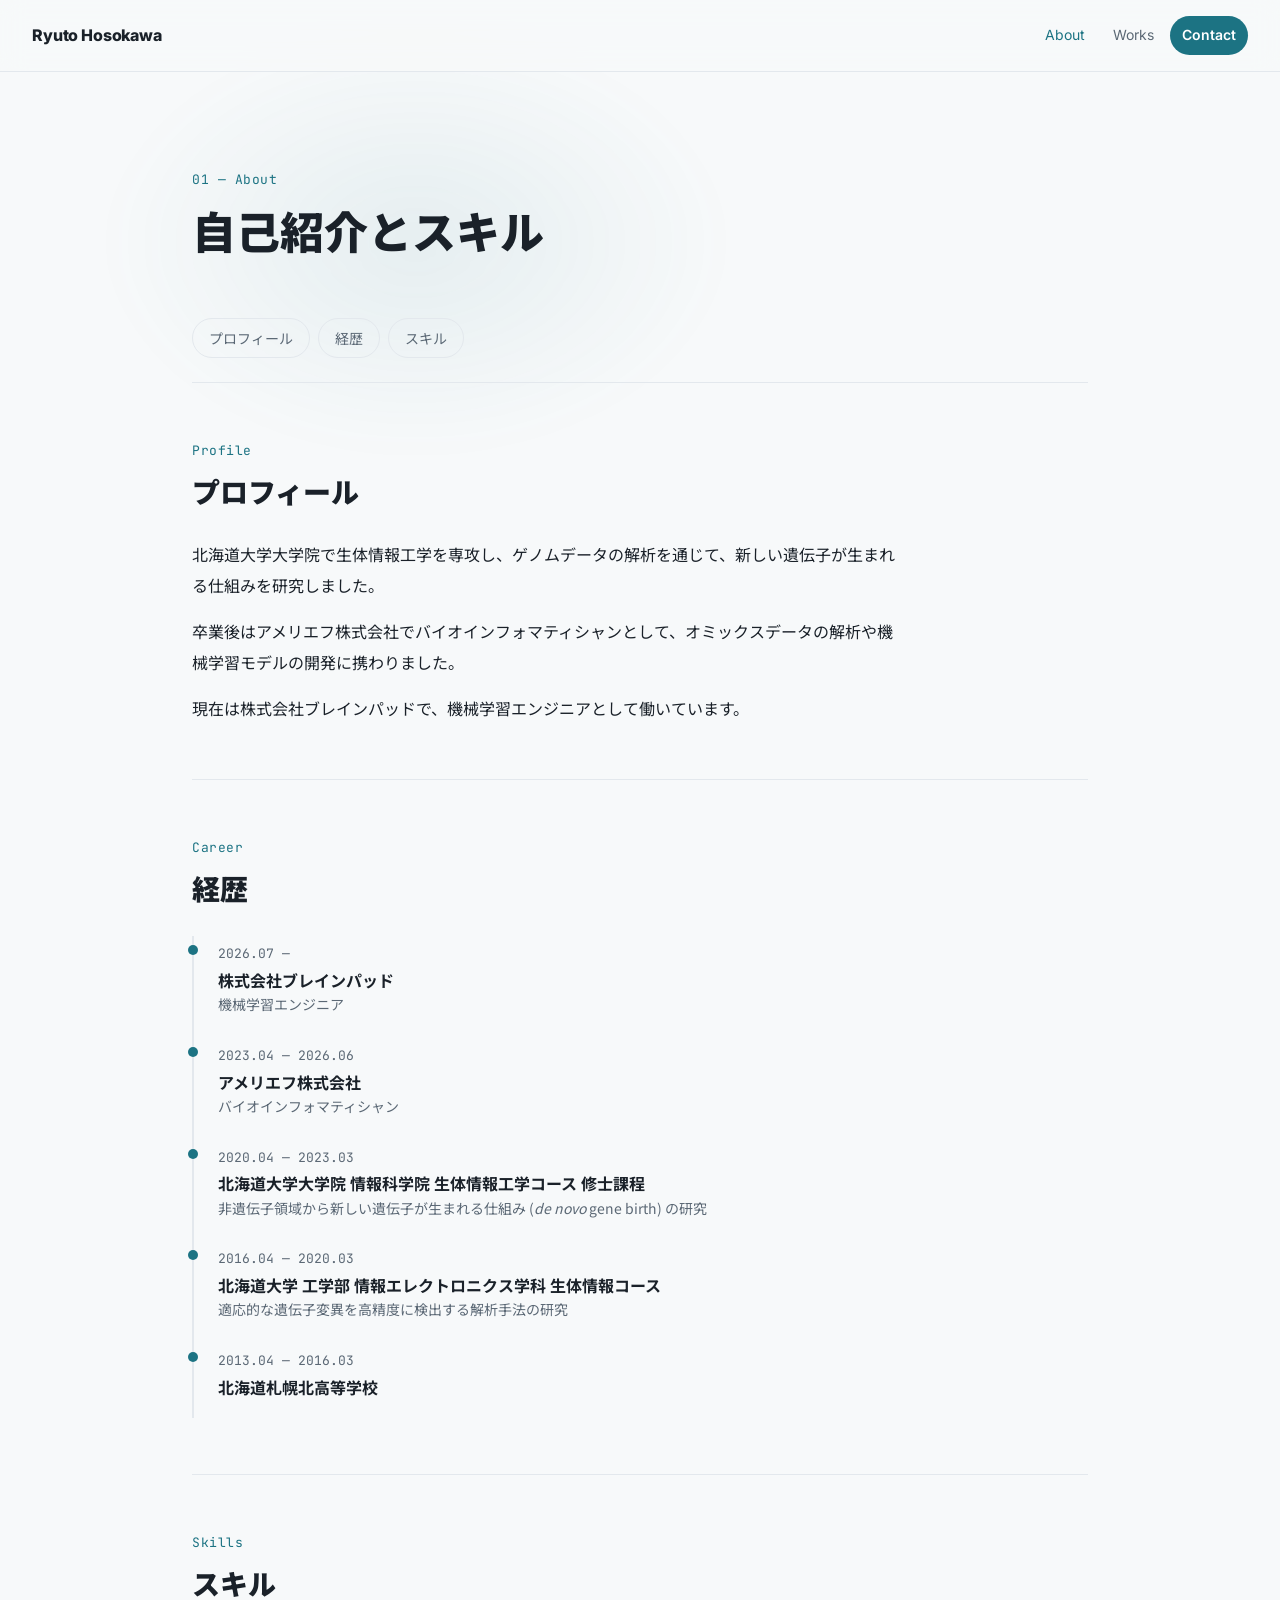
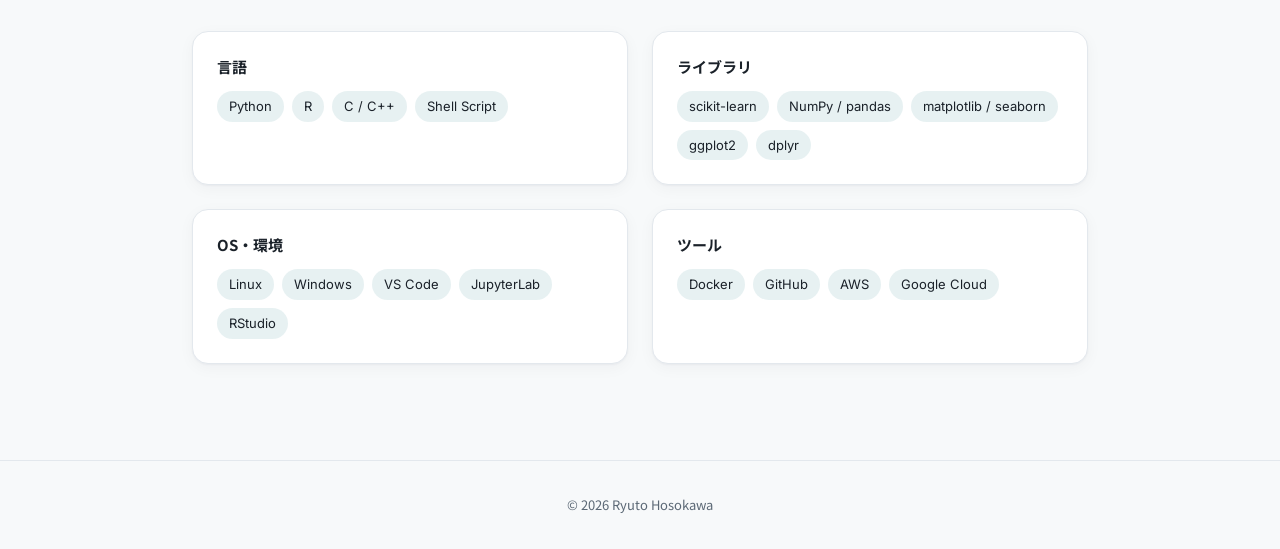
==== about.html @ 6361faea "add: ポートフォリオサイトの作成 - トップ・About・Works・Contact の 4 ページ構成 - 経歴・スキル・実績・技術記事を実際の内容で作成 - 白ベースのデザインと共通スタイル " ====
<!DOCTYPE html>
<html lang="ja">
<head>
  <meta charset="UTF-8">
  <meta name="viewport" content="width=device-width, initial-scale=1">
  <title>About | Ryuto Hosokawa</title>
  <meta name="description" content="Ryuto Hosokawa の自己紹介・経歴・スキル。">
  <link rel="preconnect" href="https://fonts.googleapis.com">
  <link rel="preconnect" href="https://fonts.gstatic.com" crossorigin>
  <link href="https://fonts.googleapis.com/css2?family=Inter:wght@400;600;800&family=JetBrains+Mono:wght@400&family=Noto+Sans+JP:wght@400;700;900&display=swap" rel="stylesheet">
  <link rel="stylesheet" href="style.css">
</head>
<body>
  <header class="site-header">
    <a class="logo" href="index.html">Ryuto Hosokawa</a>
    <nav class="nav">
      <a href="about.html" aria-current="page">About</a>
      <a href="works.html">Works</a>
      <a href="contact.html" class="nav-cta">Contact</a>
    </nav>
  </header>

  <main>
    <section class="page-head">
      <div class="hero-glow" aria-hidden="true"></div>
      <p class="label">01 — About</p>
      <h1>自己紹介とスキル</h1>
    </section>
    <nav class="subnav" aria-label="このページの項目">
      <a href="#profile">プロフィール</a>
      <a href="#career">経歴</a>
      <a href="#skills">スキル</a>
    </nav>

    <section id="profile" class="block">
      <div class="block-head">
        <p class="label">Profile</p>
        <h2>プロフィール</h2>
      </div>
      <div class="about-body">
        <!-- 日本語の文中で改行すると空白が入るため、段落は1行で書く -->
        <p>北海道大学大学院で生体情報工学を専攻し、ゲノムデータの解析を通じて、新しい遺伝子が生まれる仕組みを研究しました。</p>
        <p>卒業後はアメリエフ株式会社でバイオインフォマティシャンとして、オミックスデータの解析や機械学習モデルの開発に携わりました。</p>
        <p>現在は株式会社ブレインパッドで、機械学習エンジニアとして働いています。</p>
      </div>
    </section>

    <section id="career" class="block">
      <div class="block-head">
        <p class="label">Career</p>
        <h2>経歴</h2>
      </div>
      <ol class="timeline">
        <li>
          <time>2026.07 —</time>
          <div>
            <h3>株式会社ブレインパッド</h3>
            <p>機械学習エンジニア</p>
          </div>
        </li>
        <li>
          <time>2023.04 — 2026.06</time>
          <div>
            <h3>アメリエフ株式会社</h3>
            <p>バイオインフォマティシャン</p>
          </div>
        </li>
        <li>
          <time>2020.04 — 2023.03</time>
          <div>
            <h3>北海道大学大学院 情報科学院 生体情報工学コース 修士課程</h3>
            <p>非遺伝子領域から新しい遺伝子が生まれる仕組み (<i lang="la">de novo</i> gene birth) の研究</p>
          </div>
        </li>
        <li>
          <time>2016.04 — 2020.03</time>
          <div>
            <h3>北海道大学 工学部 情報エレクトロニクス学科 生体情報コース</h3>
            <p>適応的な遺伝子変異を高精度に検出する解析手法の研究</p>
          </div>
        </li>
        <li>
          <time>2013.04 — 2016.03</time>
          <div>
            <h3>北海道札幌北高等学校</h3>
          </div>
        </li>
      </ol>
    </section>

    <section id="skills" class="block">
      <div class="block-head">
        <p class="label">Skills</p>
        <h2>スキル</h2>
      </div>
      <div class="skills">
        <div class="skill-group">
          <h3>言語</h3>
          <ul class="tags"><li>Python</li><li>R</li><li>C / C++</li><li>Shell Script</li></ul>
        </div>
        <div class="skill-group">
          <h3>ライブラリ</h3>
          <ul class="tags"><li>scikit-learn</li><li>NumPy / pandas</li><li>matplotlib / seaborn</li><li>ggplot2</li><li>dplyr</li></ul>
        </div>
        <div class="skill-group">
          <h3>OS・環境</h3>
          <ul class="tags"><li>Linux</li><li>Windows</li><li>VS Code</li><li>JupyterLab</li><li>RStudio</li></ul>
        </div>
        <div class="skill-group">
          <h3>ツール</h3>
          <ul class="tags"><li>Docker</li><li>GitHub</li><li>AWS</li><li>Google Cloud</li></ul>
        </div>
      </div>
    </section>
  </main>

  <footer class="site-footer">
    <p>&copy; 2026 Ryuto Hosokawa</p>
  </footer>
</body>
</html>
---- style.css ----
/* ===== 色・フォントの設定 ===== */
:root {
  --bg: #f7f9fa;
  --bg-elev: #ffffff;
  --border: #e3e8ed;
  --text: #1a2129;
  --text-sub: #5b6875;
  --accent-rgb: 28, 115, 131; /* 白背景でも読める濃いめのシアン #1c7383。色を変えるときはここだけ */
  --accent: rgb(var(--accent-rgb));
  --accent-dim: rgba(var(--accent-rgb), 0.1);
  --on-accent: #ffffff; /* アクセント色の上に載せる文字色 */
  --header-bg: rgba(247, 249, 250, 0.85);
  --shadow: 0 1px 2px rgba(16, 24, 40, 0.04), 0 4px 16px rgba(16, 24, 40, 0.04);

  --font-en: "Inter", "Noto Sans JP", system-ui, sans-serif;
  --font-body: "Noto Sans JP", system-ui, sans-serif;
  --font-mono: "JetBrains Mono", ui-monospace, monospace;
}

/* ===== ベース ===== */
*,
*::before,
*::after {
  box-sizing: border-box;
}

html {
  scroll-behavior: smooth;
  scroll-padding-top: 88px; /* 固定ヘッダーの分 */
}

body {
  margin: 0;
  background: var(--bg);
  color: var(--text);
  font-family: var(--font-body);
  font-size: 16px;
  line-height: 1.9;
  -webkit-font-smoothing: antialiased;
}

a {
  color: inherit;
  text-decoration: none;
}

h1,
h2,
h3 {
  line-height: 1.4;
}

/* ===== ヘッダー ===== */
.site-header {
  position: sticky;
  top: 0;
  z-index: 10;
  display: flex;
  align-items: center;
  justify-content: space-between;
  gap: 16px;
  padding: 16px 32px;
  background: var(--header-bg);
  backdrop-filter: blur(12px);
  border-bottom: 1px solid var(--border);
}

.logo {
  font-family: var(--font-en);
  font-weight: 800;
  letter-spacing: -0.01em;
  white-space: nowrap;
}

.nav {
  display: flex;
  align-items: center;
  gap: 4px;
  font-family: var(--font-en);
  font-size: 14px;
}

.nav a {
  padding: 6px 12px;
  color: var(--text-sub);
  border-radius: 999px;
  transition: color 0.2s ease;
}

.nav a:hover {
  color: var(--text);
}

.nav .nav-cta {
  color: var(--on-accent);
  background: var(--accent);
  font-weight: 600;
}

.nav .nav-cta:hover {
  color: var(--on-accent);
  opacity: 0.85;
}

/* 今いるページ */
.nav a[aria-current="page"]:not(.nav-cta) {
  color: var(--accent);
}

.nav .nav-cta[aria-current="page"] {
  box-shadow: 0 0 0 2px var(--bg), 0 0 0 3px var(--accent);
}

/* カード類に共通の影（白背景で輪郭を出すため） */
.card,
.entry,
.highlight,
.skill-group,
.contact-item {
  box-shadow: var(--shadow);
}

/* ===== レイアウト ===== */
main {
  max-width: 960px;
  margin: 0 auto;
  padding: 0 32px;
}

.section {
  padding: 96px 0;
}

.section-tight {
  padding-top: 0;
}

.label {
  margin: 0 0 8px;
  font-family: var(--font-mono);
  font-size: 13px;
  color: var(--accent);
  letter-spacing: 0.04em;
}

/* ===== 各ページの見出し ===== */
.page-head {
  position: relative;
  padding: 96px 0 56px;
}

.page-head h1 {
  margin: 0;
  font-size: clamp(30px, 5vw, 44px);
  font-weight: 900;
}

/* ページ内の項目へのリンク */
.subnav {
  display: flex;
  flex-wrap: wrap;
  gap: 8px;
  margin-bottom: 24px;
}

.subnav a {
  padding: 6px 16px;
  font-size: 14px;
  color: var(--text-sub);
  border: 1px solid var(--border);
  border-radius: 999px;
  transition: color 0.2s ease, border-color 0.2s ease;
}

.subnav a:hover {
  color: var(--accent);
  border-color: var(--accent);
}

/* ページ内の各項目 */
.block {
  padding: 56px 0;
  border-top: 1px solid var(--border);
}

.block:last-child {
  padding-bottom: 96px;
}

.block-head {
  margin-bottom: 28px;
}

.block-head h2 {
  margin: 0;
  font-size: clamp(22px, 3.5vw, 28px);
  font-weight: 900;
}

/* ===== ヒーロー ===== */
.hero {
  position: relative;
  padding: 96px 0 72px;
}

.hero-glow {
  position: absolute;
  top: -40px;
  left: -10%;
  z-index: -1;
  width: 70%;
  height: 420px;
  background: radial-gradient(ellipse at center, rgba(var(--accent-rgb), 0.08), transparent 70%);
  filter: blur(20px);
  pointer-events: none;
}

.eyebrow {
  margin: 0 0 16px;
  font-family: var(--font-mono);
  font-size: 14px;
  color: var(--accent);
}

/* トップのヒーロー（名前・要約） */
.hero-name {
  display: flex;
  flex-wrap: wrap;
  align-items: baseline;
  gap: 4px 16px;
  margin: 0 0 20px;
  font-size: clamp(28px, 4.5vw, 40px);
  font-weight: 900;
  line-height: 1.25;
}

.name-en {
  font-family: var(--font-en);
  font-size: 0.45em;
  font-weight: 600;
  color: var(--text-sub);
}

.summary {
  max-width: 34em;
  margin: 0;
  font-size: 17px;
}

/* ===== highlights ===== */
.highlights {
  display: grid;
  grid-template-columns: repeat(auto-fill, minmax(260px, 1fr));
  gap: 16px;
}

.highlight {
  display: flex;
  flex-direction: column;
  align-items: flex-start;
  gap: 8px;
  padding: 24px;
  background: var(--bg-elev);
  border: 1px solid var(--border);
  border-radius: 16px;
  transition: border-color 0.2s ease, transform 0.2s ease;
}

.highlight:hover {
  border-color: rgba(var(--accent-rgb), 0.5);
  transform: translateY(-4px);
}

.highlight-title {
  font-size: 18px;
  font-weight: 900;
}

.highlight-desc {
  flex: 1;
  color: var(--text-sub);
  font-size: 14px;
  line-height: 1.8;
}

/* カードに添える受賞歴 */
.highlight-award {
  position: relative;
  padding-left: 1.2em;
  font-size: 13px;
  font-weight: 700;
  line-height: 1.7;
  color: var(--accent);
}

.highlight-award::before {
  content: "★";
  position: absolute;
  left: 0;
}

.highlight-more {
  font-size: 13px;
  font-weight: 700;
  color: var(--accent);
}

/* ===== about ===== */

.about-body {
  max-width: 44em;
}

.about-body > p {
  margin: 0;
}

.about-body > p + p {
  margin-top: 1em;
}

.timeline {
  margin: 0;
  padding: 0;
  list-style: none;
  border-left: 2px solid var(--border);
}

.timeline li {
  position: relative;
  padding: 0 0 20px 24px;
}

.timeline li::before {
  content: "";
  position: absolute;
  top: 9px;
  left: -6px;
  width: 10px;
  height: 10px;
  background: var(--accent);
  border-radius: 50%;
}

.timeline time {
  font-family: var(--font-mono);
  font-size: 13px;
  color: var(--text-sub);
}

.timeline h3 {
  margin: 2px 0 0;
  font-size: 16px;
}

.timeline p {
  margin: 0;
  color: var(--text-sub);
  font-size: 14px;
}

/* ===== projects ===== */
.cards {
  display: grid;
  grid-template-columns: repeat(auto-fill, minmax(270px, 1fr));
  gap: 24px;
}

.card {
  overflow: hidden;
  background: var(--bg-elev);
  border: 1px solid var(--border);
  border-radius: 16px;
  transition: border-color 0.2s ease, transform 0.2s ease;
}

.card:hover {
  border-color: rgba(var(--accent-rgb), 0.5);
  transform: translateY(-4px);
}

.card-body {
  padding: 20px 22px 22px;
}

.card h3 {
  margin: 0 0 8px;
  font-family: var(--font-en);
  font-size: 19px;
  font-weight: 800;
}

.card-desc {
  margin: 0 0 16px;
  color: var(--text-sub);
  font-size: 14px;
  line-height: 1.8;
}

.card-links {
  display: flex;
  gap: 16px;
  margin: 16px 0 0;
  font-size: 14px;
  font-weight: 700;
}

.card-links a {
  color: var(--accent);
}

.card-links a:hover {
  text-decoration: underline;
}

/* 研究など、横幅いっぱいで見せるカード */
.card-wide {
  grid-column: 1 / -1;
}

.card-wide:hover {
  transform: none;
}

.card-wide .card-body {
  padding: 28px 32px 32px;
}

.card-kind {
  margin: 0 0 6px;
  font-family: var(--font-mono);
  font-size: 13px;
  color: var(--accent);
}

/* タグ（制作物・スキル共通） */
.tags {
  display: flex;
  flex-wrap: wrap;
  gap: 8px;
  margin: 0;
  padding: 0;
  list-style: none;
}

.tags li {
  padding: 3px 12px;
  font-family: var(--font-en);
  font-size: 13px;
  color: var(--text);
  background: var(--accent-dim);
  border-radius: 999px;
}

/* ===== skills ===== */
.skills {
  display: grid;
  grid-template-columns: repeat(2, 1fr);
  gap: 24px;
}

.skill-group {
  padding: 24px;
  background: var(--bg-elev);
  border: 1px solid var(--border);
  border-radius: 16px;
}

.skill-group h3 {
  margin: 0 0 14px;
  font-size: 15px;
}

/* ===== 技術記事（ブログごとのスクロール枠） ===== */
.feeds {
  display: grid;
  grid-template-columns: repeat(2, minmax(0, 1fr));
  gap: 24px;
  align-items: start;
}

.feed {
  overflow: hidden;
  background: var(--bg-elev);
  border: 1px solid var(--border);
  border-radius: 16px;
  box-shadow: var(--shadow);
}

.feed-head {
  padding: 18px 22px 14px;
  border-bottom: 1px solid var(--border);
}

.feed-head h3 {
  margin: 0;
  font-size: 16px;
}

.feed-meta {
  margin: 2px 0 0;
  font-size: 13px;
  color: var(--text-sub);
}

.feed-meta a {
  color: var(--accent);
}

.feed-meta a:hover {
  text-decoration: underline;
}

/* 枠の中だけをスクロールさせる */
.feed-list {
  max-height: 420px;
  margin: 0;
  padding: 0;
  overflow-y: auto;
  overscroll-behavior: contain;
  list-style: none;
}

.feed-list li + li {
  border-top: 1px solid var(--border);
}

.feed-list a {
  display: flex;
  flex-direction: column;
  padding: 14px 22px;
  transition: background-color 0.2s ease;
}

.feed-list a:hover {
  background: var(--accent-dim);
}

/* サムネイル付きの行（左にサムネ、右に日付とタイトル） */
.feed-list.has-thumbs a {
  display: grid;
  grid-template-columns: 112px minmax(0, 1fr);
  align-items: center;
  gap: 16px;
}

.feed-thumb {
  width: 100%;
  height: auto;
  aspect-ratio: 16 / 9;
  object-fit: cover;
  background: var(--border);
  border: 1px solid var(--border);
  border-radius: 6px;
}

.feed-text {
  display: flex;
  flex-direction: column;
  min-width: 0;
}

.feed-list time {
  font-family: var(--font-mono);
  font-size: 12px;
  color: var(--text-sub);
}

.post-title {
  font-size: 15px;
  font-weight: 700;
  line-height: 1.6;
}

/* ===== achievements ===== */
.achievements {
  margin: 0;
  padding: 0;
  list-style: none;
}

/* 日付・バッジ・本文の3列。バッジの幅が違っても本文の開始位置をそろえる */
.achievements li {
  display: grid;
  grid-template-columns: 64px 96px 1fr;
  align-items: baseline;
  gap: 4px 16px;
  padding: 16px 4px;
  border-bottom: 1px solid var(--border);
}

.achievements .badge {
  justify-self: start;
}

.achievements time {
  font-family: var(--font-mono);
  font-size: 13px;
  color: var(--text-sub);
}

.badge {
  padding: 1px 10px;
  font-size: 12px;
  color: var(--accent);
  border: 1px solid rgba(var(--accent-rgb), 0.4);
  border-radius: 999px;
}

.achievement-title {
  font-weight: 700;
}

/* タイトルの下に添える著者・掲載先など */
.achievement-body {
  display: flex;
  flex-direction: column;
  min-width: 0;
}

.achievement-meta {
  font-size: 13px;
  color: var(--text-sub);
}

.achievement-meta strong {
  color: var(--text);
}

.achievement-award {
  margin: 2px 0;
  font-size: 14px;
  font-weight: 700;
  color: var(--accent);
}

.achievement-award::before {
  content: "★ ";
}

.achievement-links {
  display: flex;
  flex-wrap: wrap;
  gap: 4px 16px;
  margin-top: 2px;
  font-size: 12px;
}

/* 控えめに見せ、マウスを乗せたときだけアクセント色にする */
.achievement-links a {
  color: var(--text-sub);
  text-decoration: underline;
  text-decoration-color: var(--border);
  text-underline-offset: 3px;
}

.achievement-links a:hover {
  color: var(--accent);
  text-decoration-color: currentColor;
}

/* ===== contact ===== */
.contact-list {
  display: grid;
  gap: 16px;
  max-width: 560px;
}

.contact-item {
  display: flex;
  align-items: center;
  justify-content: space-between;
  gap: 16px;
  padding: 20px 24px;
  background: var(--bg-elev);
  border: 1px solid var(--border);
  border-radius: 16px;
  transition: border-color 0.2s ease;
}

.contact-item:hover {
  border-color: rgba(var(--accent-rgb), 0.5);
}

.contact-name {
  font-family: var(--font-en);
  font-weight: 800;
}

.contact-value {
  color: var(--accent);
  font-family: var(--font-mono);
  font-size: 14px;
  overflow-wrap: anywhere;
}

/* ===== トップの各ページへの入口 ===== */
.entries {
  display: grid;
  grid-template-columns: repeat(auto-fill, minmax(260px, 1fr));
  gap: 16px;
}

.entry {
  display: flex;
  flex-direction: column;
  padding: 24px;
  background: var(--bg-elev);
  border: 1px solid var(--border);
  border-radius: 16px;
  transition: border-color 0.2s ease, transform 0.2s ease;
}

.entry:hover {
  border-color: rgba(var(--accent-rgb), 0.5);
  transform: translateY(-4px);
}

.entry-title {
  margin: 4px 0;
  font-size: 20px;
  font-weight: 900;
}

.entry-title::after {
  content: " →";
  color: var(--accent);
}

/* ===== フッター ===== */
.site-footer {
  padding: 32px;
  border-top: 1px solid var(--border);
  text-align: center;
  font-size: 13px;
  color: var(--text-sub);
}

.site-footer p {
  margin: 0;
}

/* ===== スマホ対応 ===== */
@media (max-width: 720px) {
  .site-header {
    flex-direction: column;
    align-items: flex-start;
    gap: 8px;
    padding: 12px 16px;
  }

  /* スマホではナビを横スクロールにする */
  .nav {
    width: 100%;
    overflow-x: auto;
  }

  .nav a {
    white-space: nowrap;
  }

  html {
    scroll-padding-top: 120px;
  }

  .page-head {
    padding: 56px 0 40px;
  }

  .block {
    padding: 40px 0;
  }

  .feeds {
    grid-template-columns: 1fr;
  }

  .feed-list {
    max-height: 360px;
  }

  .feed-list.has-thumbs a {
    grid-template-columns: 88px minmax(0, 1fr);
    gap: 12px;
  }

  /* スマホでは日付とバッジを1行目、本文を2行目に */
  .achievements li {
    grid-template-columns: auto 1fr;
  }

  .achievement-body {
    grid-column: 1 / -1;
  }

  main {
    padding: 0 16px;
  }

  .hero {
    padding: 72px 0 64px;
  }

  .section {
    padding: 64px 0;
  }

  .skills {
    grid-template-columns: 1fr;
  }

  .card-wide .card-body {
    padding: 20px 22px 22px;
  }

}

@media (prefers-reduced-motion: reduce) {
  .card,
  .entry,
  .highlight {
    transition: none;
  }
}
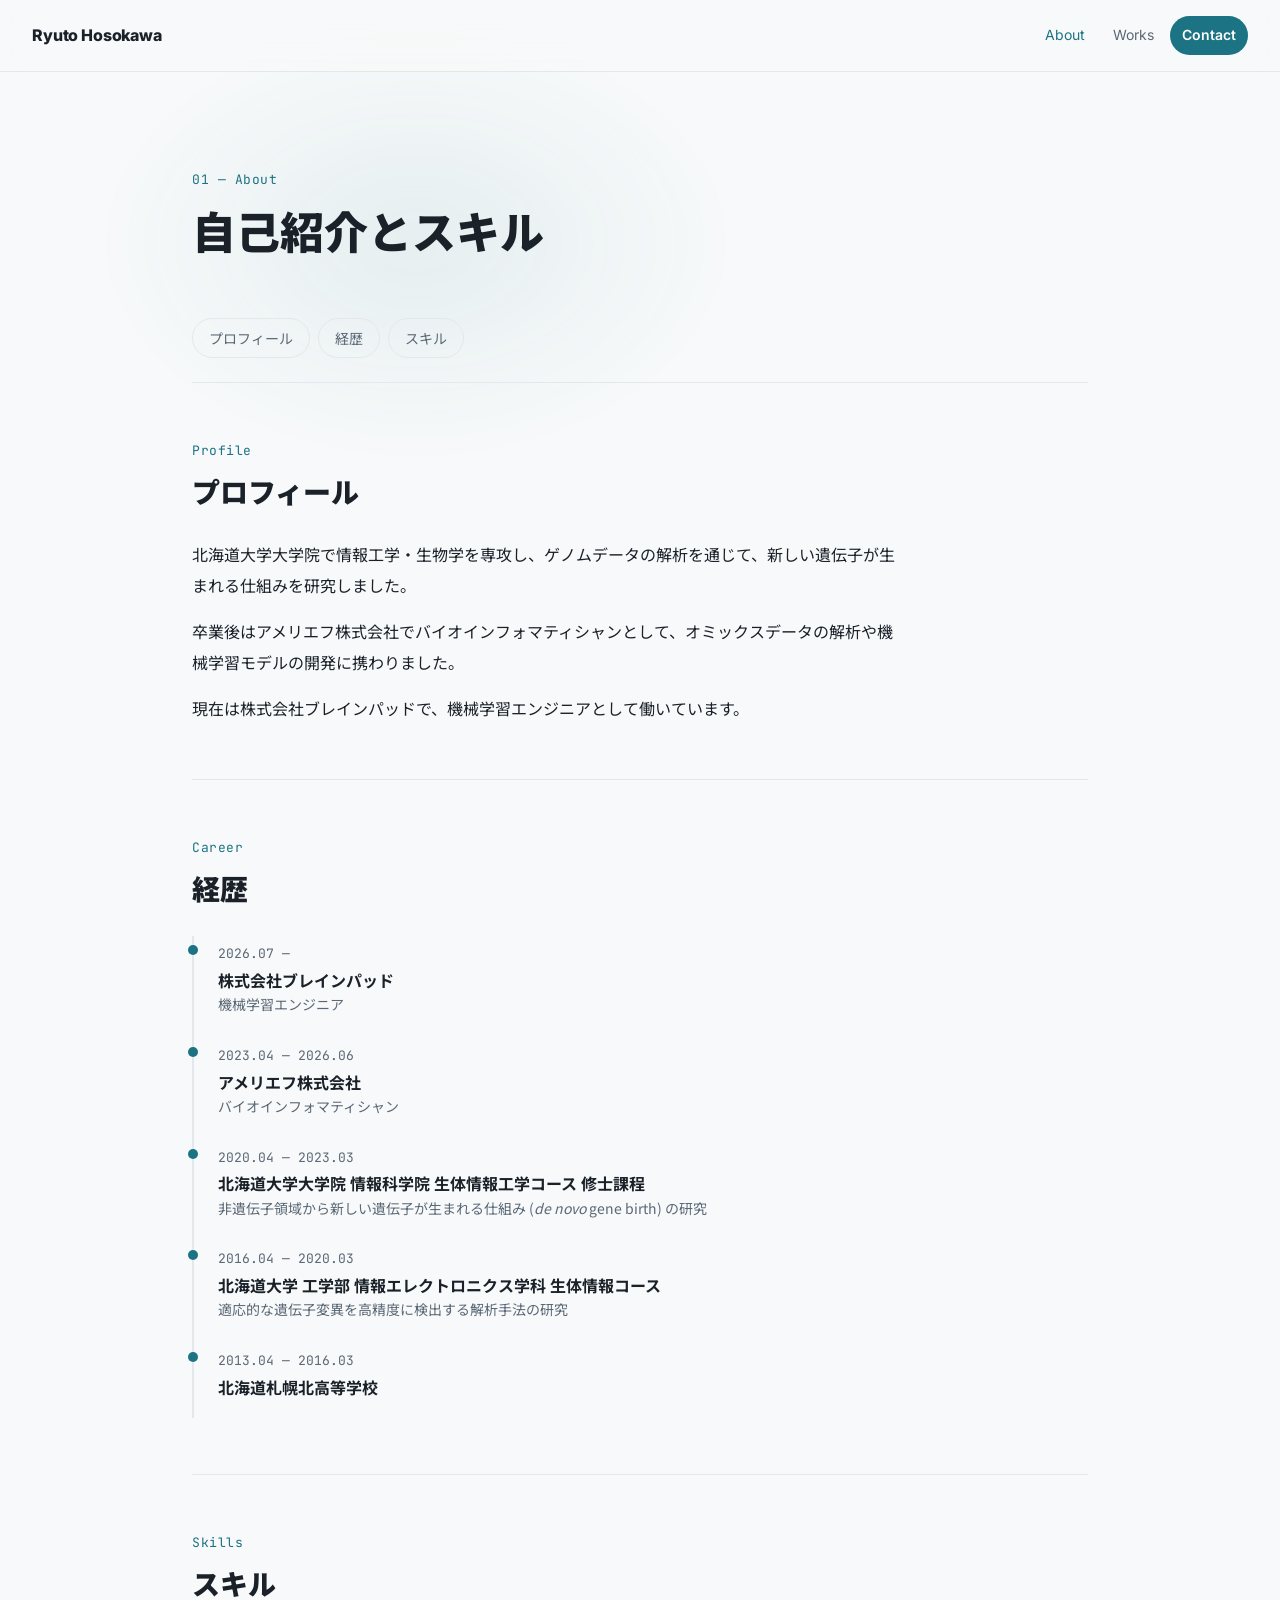
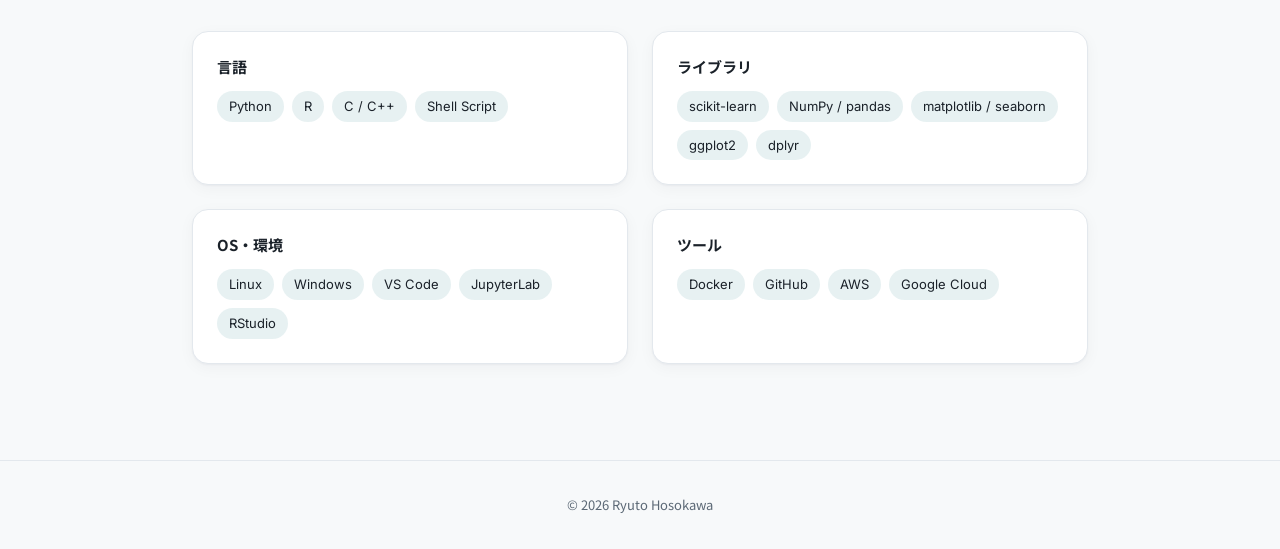
==== commit 2c7951f1: "fix: 自己紹介文の専攻の表記を修正 Co-Authored-By: Claude Sonnet 5.5 <noreply@anthropic.com>" ====
--- a/about.html
+++ b/about.html
@@ -39,7 +39,7 @@
       </div>
       <div class="about-body">
         <!-- 日本語の文中で改行すると空白が入るため、段落は1行で書く -->
-        <p>北海道大学大学院で生体情報工学を専攻し、ゲノムデータの解析を通じて、新しい遺伝子が生まれる仕組みを研究しました。</p>
+        <p>北海道大学大学院で情報工学・生物学を専攻し、ゲノムデータの解析を通じて、新しい遺伝子が生まれる仕組みを研究しました。</p>
         <p>卒業後はアメリエフ株式会社でバイオインフォマティシャンとして、オミックスデータの解析や機械学習モデルの開発に携わりました。</p>
         <p>現在は株式会社ブレインパッドで、機械学習エンジニアとして働いています。</p>
       </div>
